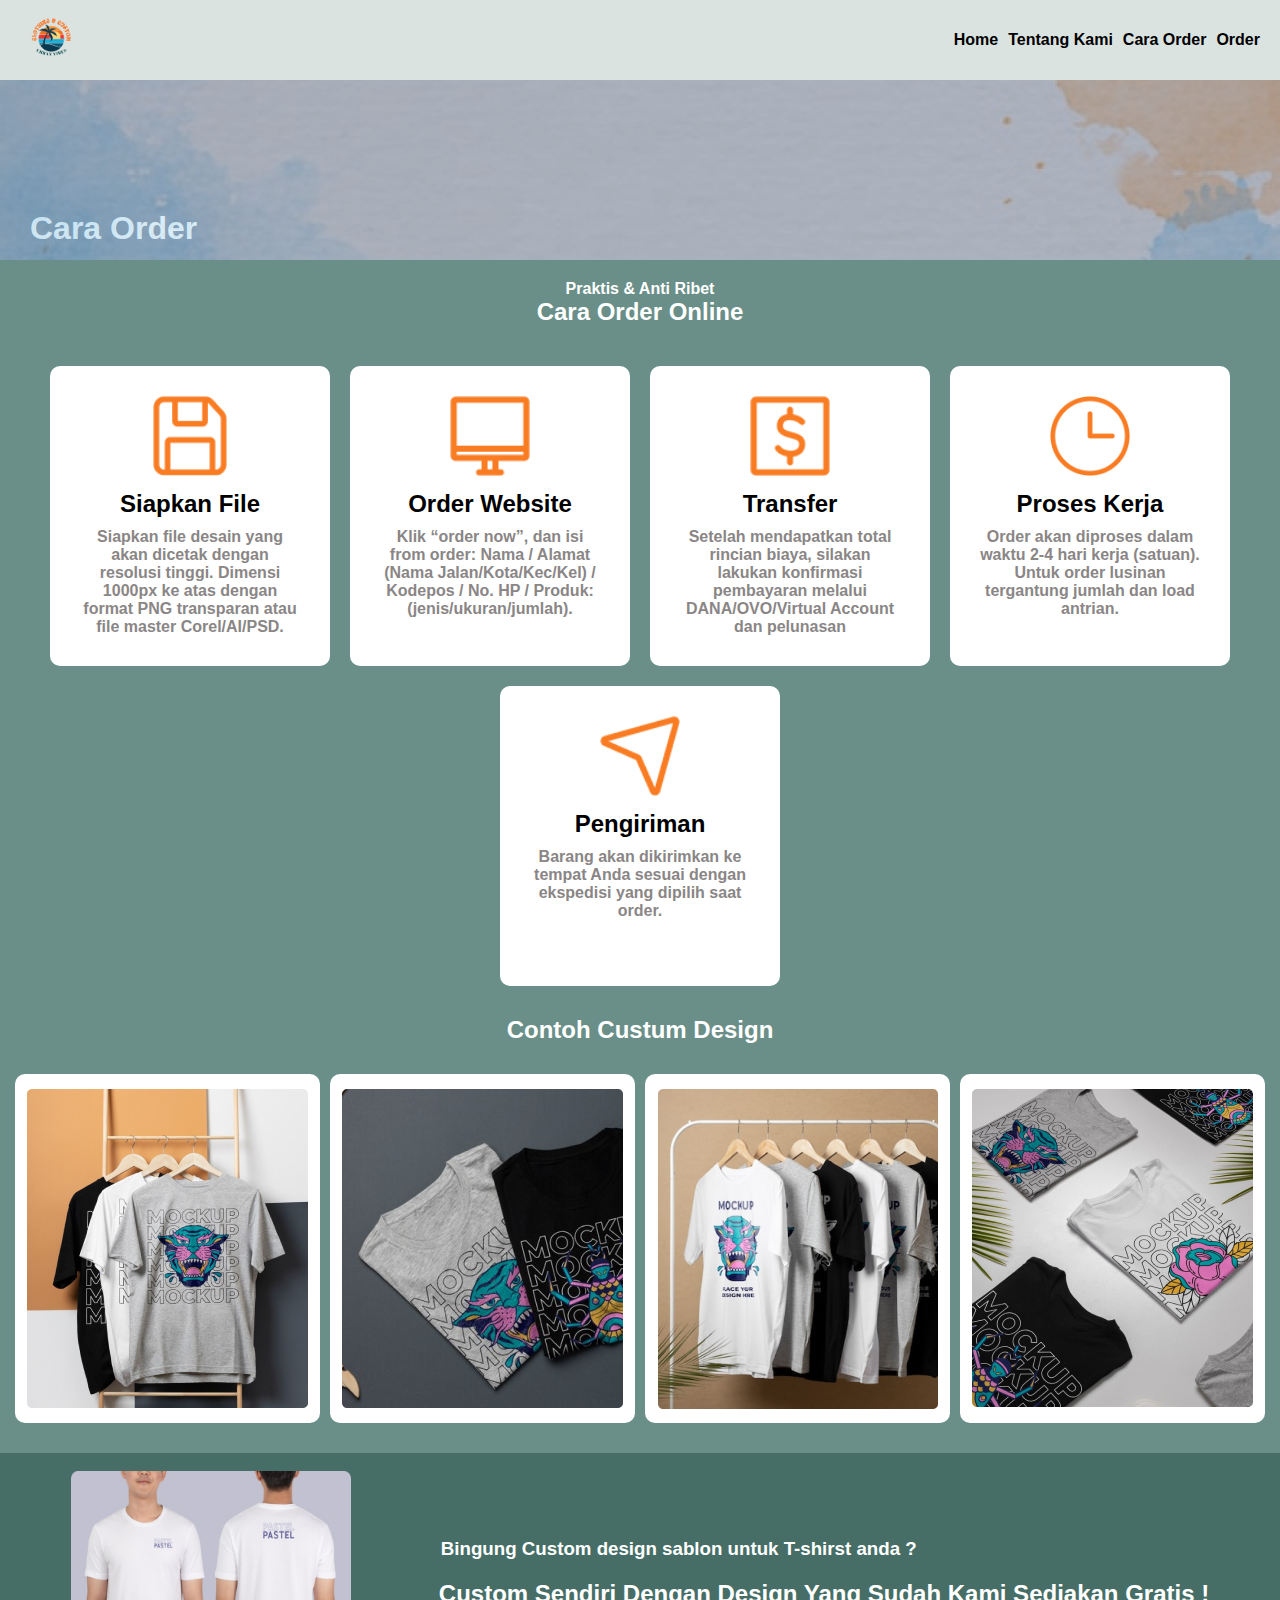
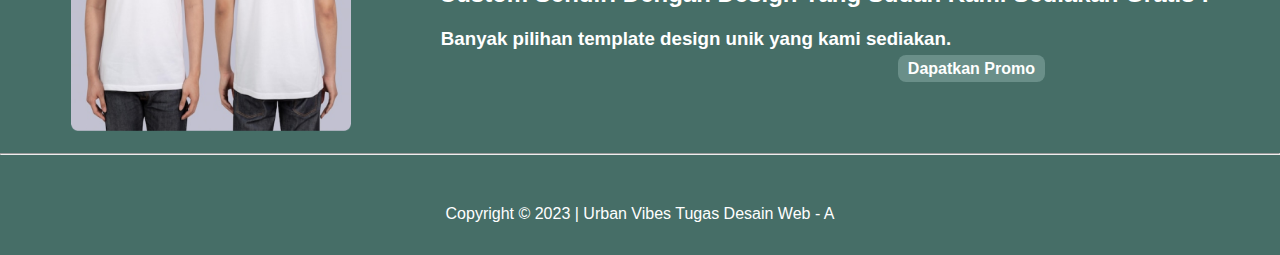
==== cara_order.html @ 9a65e201 "Upadate Page cara_order.html" ====
<!DOCTYPE html>
<html lang="en">
  <head>
    <meta charset="UTF-8" />
    <meta name="viewport" content="width=device-width, initial-scale=1.0" />
    <title>Document</title>
    <link rel="stylesheet" href="./sources/style.css" />
  </head>
  <body>
    <header>
      <nav>
        <div class="logo">
          <img src="./sources/logo_urban.png" alt="Logo" />
        </div>
        <ul>
          <li><a href="./index.html">Home</a></li>
          <li><a href="#">Tentang Kami</a></li>
          <li><a href="./cara_order.html">Cara Order</a></li>
          <li><a href="#">Order</a></li>
        </ul>
      </nav>
    </header>
    <div class="main-content-order">
      <div class="head-content-order">
        <div class="wrap-content">
          <h1>Cara Order</h1>
        </div>
      </div>
      <div class="cara_order">
        <h4>Praktis & Anti Ribet</h4>
        <h2>Cara Order Online</h2>
        <div class="wrap_order">
          <div class="content_cara_order">
            <img src="./sources/icon _save floppy disk.png" alt="" />
            <h2>Siapkan File</h2>
            <h4>
              Siapkan file desain yang akan dicetak dengan resolusi tinggi.
              Dimensi 1000px ke atas dengan format PNG transparan atau file
              master Corel/AI/PSD.
            </h4>
          </div>
          <div class="content_cara_order">
            <img src="./sources/icon _apple imac 2021_.png" alt="" />
            <h2>Order Website</h2>
            <h4>
              Klik “order now”, dan isi from order: Nama / Alamat (Nama
              Jalan/Kota/Kec/Kel) / Kodepos / No. HP / Produk:
              (jenis/ukuran/jumlah).
            </h4>
          </div>
          <div class="content_cara_order">
            <img src="./sources/icon _money square_.png" alt="" />
            <h2>Transfer</h2>
            <h4>
              Setelah mendapatkan total rincian biaya, silakan lakukan
              konfirmasi pembayaran melalui DANA/OVO/Virtual Account dan
              pelunasan
            </h4>
          </div>
          <div class="content_cara_order">
            <img src="./sources/icon-waktu.png" alt="" />
            <h2>Proses Kerja</h2>
            <h4>
              Order akan diproses dalam waktu 2-4 hari kerja (satuan). Untuk
              order lusinan tergantung jumlah dan load antrian.
            </h4>
          </div>
          <div class="content_cara_order">
            <img src="./sources/icon _maps arrow diagonal_.png" alt="" />
            <h2>Pengiriman</h2>
            <h4>
              Barang akan dikirimkan ke tempat Anda sesuai dengan ekspedisi yang
              dipilih saat order.
            </h4>
          </div>
        </div>
      </div>
      <div class="contoh_katalog">
        <h2>Contoh Custum Design</h2>
        <div class="wrap_katalog">
          <div class="content_katalog">
            <img src="./sources/katalog1.png" alt="" />
          </div>
          <div class="content_katalog">
            <img src="./sources/katalog2.png" alt="" />
          </div>
          <div class="content_katalog">
            <img src="./sources/katalog3.png" alt="" />
          </div>
          <div class="content_katalog">
            <img src="./sources/katalog4.png" alt="" />
          </div>
        </div>
      </div>
      <div class="content_promosi">
        <div class="img_promosi">
            <img src="./sources/katalog5.png" alt="">
        </div>
        <div class="text_promosi">
            <h3>Bingung Custom design sablon untuk T-shirst anda ?</h3>
            <h2>Custom Sendiri Dengan Design Yang Sudah Kami Sediakan Gratis !</h2>
            <h3>Banyak pilihan template design unik yang kami sediakan.</h3>
            <a href="">Dapatkan Promo</a>
        </div>
      </div>
    </div>
    <hr>
    <footer>
        <p>Copyright &copy; 2023 | Urban Vibes Tugas Desain Web - A</p>
      </footer>
  </body>
</html>
---- sources/style.css ----
* {
  margin: 0;
  padding: 0;
  box-sizing: border-box;
}

body {
  font-family: Arial, sans-serif;
}

header {
  background-color: #dbe3e1;
  color: white;
  padding: 10px 0;
}

nav {
  display: flex;
  justify-content: space-between;
  align-items: center;
  padding: 0 20px;
}

.logo img {
  height: 56px;
}

nav ul {
  list-style: none;
  display: flex;
}

nav ul li {
  margin-right: 20px;
}

nav ul li:last-child {
  margin-right: 0;
}

nav ul li a {
  text-decoration: none;
  color: black;
  font-weight: bold;
}

a:hover {
  text-decoration: underline;
}

.main-content {
  justify-content: space-around;
  align-items: center;
  flex-wrap: wrap;
  /* padding: 50px; */
}

.head-content {
  position: absolute;
  /* max-width: 500px;
  margin-right: 50px; */
  height: 500px;
  background-image: url("bgjap\ 1.png");
  background-repeat: none;
  background-size: cover;
}

.head-content h1 {
  margin-left: 88px;
  margin-top: 130px;
  font-size: 36px;
  color: #84a7a1;
}

.head-content p {
  width: 50%;
  font-size: 18px;
  margin-left: 88px;
  margin-bottom: 30px;
  text-align: justify;
}

.head-content a {
  display: inline-block;
  padding: 10px 20px;
  margin-left: 88px;
  text-decoration: none;
  border-radius: 8px;
  font-weight: bold;
  color: #dbe3e1;
  background-color: #6a8f89;
}

.head-content img {
  margin-top: 42px;
  height: 460px;
  position: absolute;
  margin-left: 1200px;
  text-align: center;
}
.product-list {
  position: absolute;
  width: 100%;
  padding: 40px;
  height: 1220px;
  margin-top: 500px;
  align-items: center;
  background-color: #6a8f89;
}

.product-list h1 {
  position: relative;
  text-align: center;
  font-size: 25px;
  padding-bottom: 60px;
}

.product-list img {
  position: absolute;
  width: 340px;
  height: 500px;
  margin-left: 400px;
  margin-bottom: 60px;
}

.product {
  position: relative;
  width: 340px;
  height: 500px;
  padding: 20px;
  margin-left: 1060px;
  margin-bottom: 60px;
  border-radius: 10px;
  background-color: #ffff;
}
.product h1 {
  display: block;
  text-align: left;
  padding: 0px;
  font-size: 37px;
  margin-top: 40px;
  margin-bottom: 60px;
}

.product h4 {
  font-size: 20px;
  font-weight: bold;
}

.product p {
  text-align: justify;
  margin-bottom: 20px;
}

.product h2 {
  margin-bottom: 30px;
}

.product a {
  padding: 10px 20px;
  text-decoration: none;
  border-radius: 8px;
  font-weight: bold;
  color: #ffff;
  background-color: #6a8f89;
}

.info-content {
  position: relative;
  margin-top: 1720px;
  padding: 30px;
  width: 100%;
  height: 550px;
  text-align: center;
  background-color: #466e67;
}

.info-content h1,
h3 {
  padding: 10px;
  color: #ffff;
}

.info-list {
  position: relative;
  display: flex;
  margin-top: 40px;
  margin-left: 280px;
}

.info {
  width: 300px;
  height: 320px;
  background-color: #ffff;
  border-radius: 10px;
  margin: 10px;
  padding: 20px;
}

.info img {
  height: 100px;
  padding: 10px;
}

.info h2 {
  padding: 10px;
  margin-bottom: 5px;
}

.testi-content h1,
h3 {
  padding: 10px;
  color: #ffff;
}

.testi-content h4 {
  margin-top: 40px;
  text-align: justify;
}

.testi-content {
  position: relative;
  padding: 30px;
  width: 100%;
  height: 550px;
  text-align: center;
  background-color: #6a8f89;
}

.testi {
  width: 300px;
  height: 250px;
  background-color: #ffff;
  border-radius: 10px;
  margin: 10px;
  padding: 20px;
}

.info-wa {
  width: 160px;
  height: 40px;
  background-color: #25d366;
  position: fixed;
  display: flex;
  font-size: 22px;
  padding: 5px;
  border-radius: 12px;
  z-index: 1;
  margin-top: 800px;
  margin-left: 90%;
}

.info-wa a {
  margin: 5px;
  text-decoration: none;
  color: #ffff;
}

.info-wa svg {
  margin-left: 4px;
  fill: #ffff;
}

footer {
  padding: 50px;
  text-align: center;
  height: 100px;
  color: #ffff;
  background-color: #466e67;
}

.main-content-order{
  width: 100%;
  background-color: #6a8f89;
}

.wrap-content{
  background-color: #394867;
  height: 180px;
  opacity: 0.4;
}

.wrap-content h1{
  position: absolute;
  margin-top: 130px;
  margin-left: 30px;
  color: #ffff;
}

.head-content-order{
  background-image: url("./cover2.png");
  height: 180px;
  background-repeat: no-repeat;
  background-size: cover;
}

.cara_order{
  height: auto;
  padding: 20px;
  color: #ffff;
  text-align: center;
  /* background-color: #466e67; */
}

.wrap_order{
  margin-top: 30px;
  display: flex;
  justify-content: center;
  flex-wrap: wrap;
}

.content_cara_order{
  width: 280px;
  height: 300px;
  background-color: #ffff;
  border-radius: 10px;
  margin: 10px;
  padding: 20px;
  color: black;
}

.content_cara_order img{
  height: 100px;
  padding: 10px;
}

.content_cara_order h4{
  margin: 10px;
  color: #8A8686;
}

.contoh_katalog{
  /* background-color: #466e67; */
  color: #ffff;
  text-align: center;
}

.wrap_katalog{
  margin-top: 30px;
  display: flex;
  gap: 10px;
  justify-content: center;
  flex-wrap: wrap;
}

.content_katalog{
  width: 305px;
  height: 305;
  padding: 10px;
  border-radius: 10px;
  background-color: #ffff;
  
}

.content_katalog img{
  margin-top: 5px;
}

.content_promosi{
  margin-top: 30px;
  display: flex;
  gap: 80px;
  /* padding: 10px; */
  justify-content: center;
  align-items: center;
  width: 100%;
  height: 300px;
  padding: 10px;
  background-color: #466e67;
}

.text_promosi h2{
  margin-top: 10px;
  margin-bottom: 10px;
  margin-left: 8px;
  color: #ffff;
}

.text_promosi a{
  margin-left: 60%;
  background-color: #6a8f89;
  text-decoration: none;
  padding: 5px 10px;
  border-radius: 8px;
  font-weight: bold;
  color: #ffff;
}

.content_promosi img{
  width: 280px;
  height: 260px;
}

@media screen and (max-width: 1300px) {
  .head-content img {
    margin-left: 880px;
  }

  .product {
    margin-left: 700px;
  }

  .product-list img {
    margin-left: 140px;
  }

  nav ul li {
    margin-right: 10px;
  }

  .info-list {
    margin-left: 10px;
  }

  .info-wa {
    margin-top: 610px;
    margin-left: 86%;
  }
}

@media (min-width: 834px) and (max-width: 1024px) {
  .head-content h1 {
    font-size: 32px;
    margin-left: 20px;
  }

  .head-content p {
    margin-top: 10px;
    margin-left: 20px;
  }

  .head-content a {
    margin-left: 20px;
  }
  .head-content img {
    margin-left: 500px;
  }
  .product {
    margin-left: 400px;
  }

  .product-list img {
    margin-left: 10px;
  }

  .info h4 {
    font-size: 12px;
  }

  .testi h4 {
    font-size: 12px;
    text-align: center;
  }

  .info-wa {
    margin-top: 940px;
    margin-left: 79%;
  }
}

@media (max-width: 1920px) {
  .head-content h1 {
    font-size: 32px;
    margin-left: 220px;
  }

  .head-content p {
    margin-top: 10px;
    margin-left: 220px;
  }

  .head-content a {
    margin-left: 220px;
  }
  .head-content img {
    margin-left: 1400px;
  }
  .info-wa {
    margin-top: 760px;
  }
}
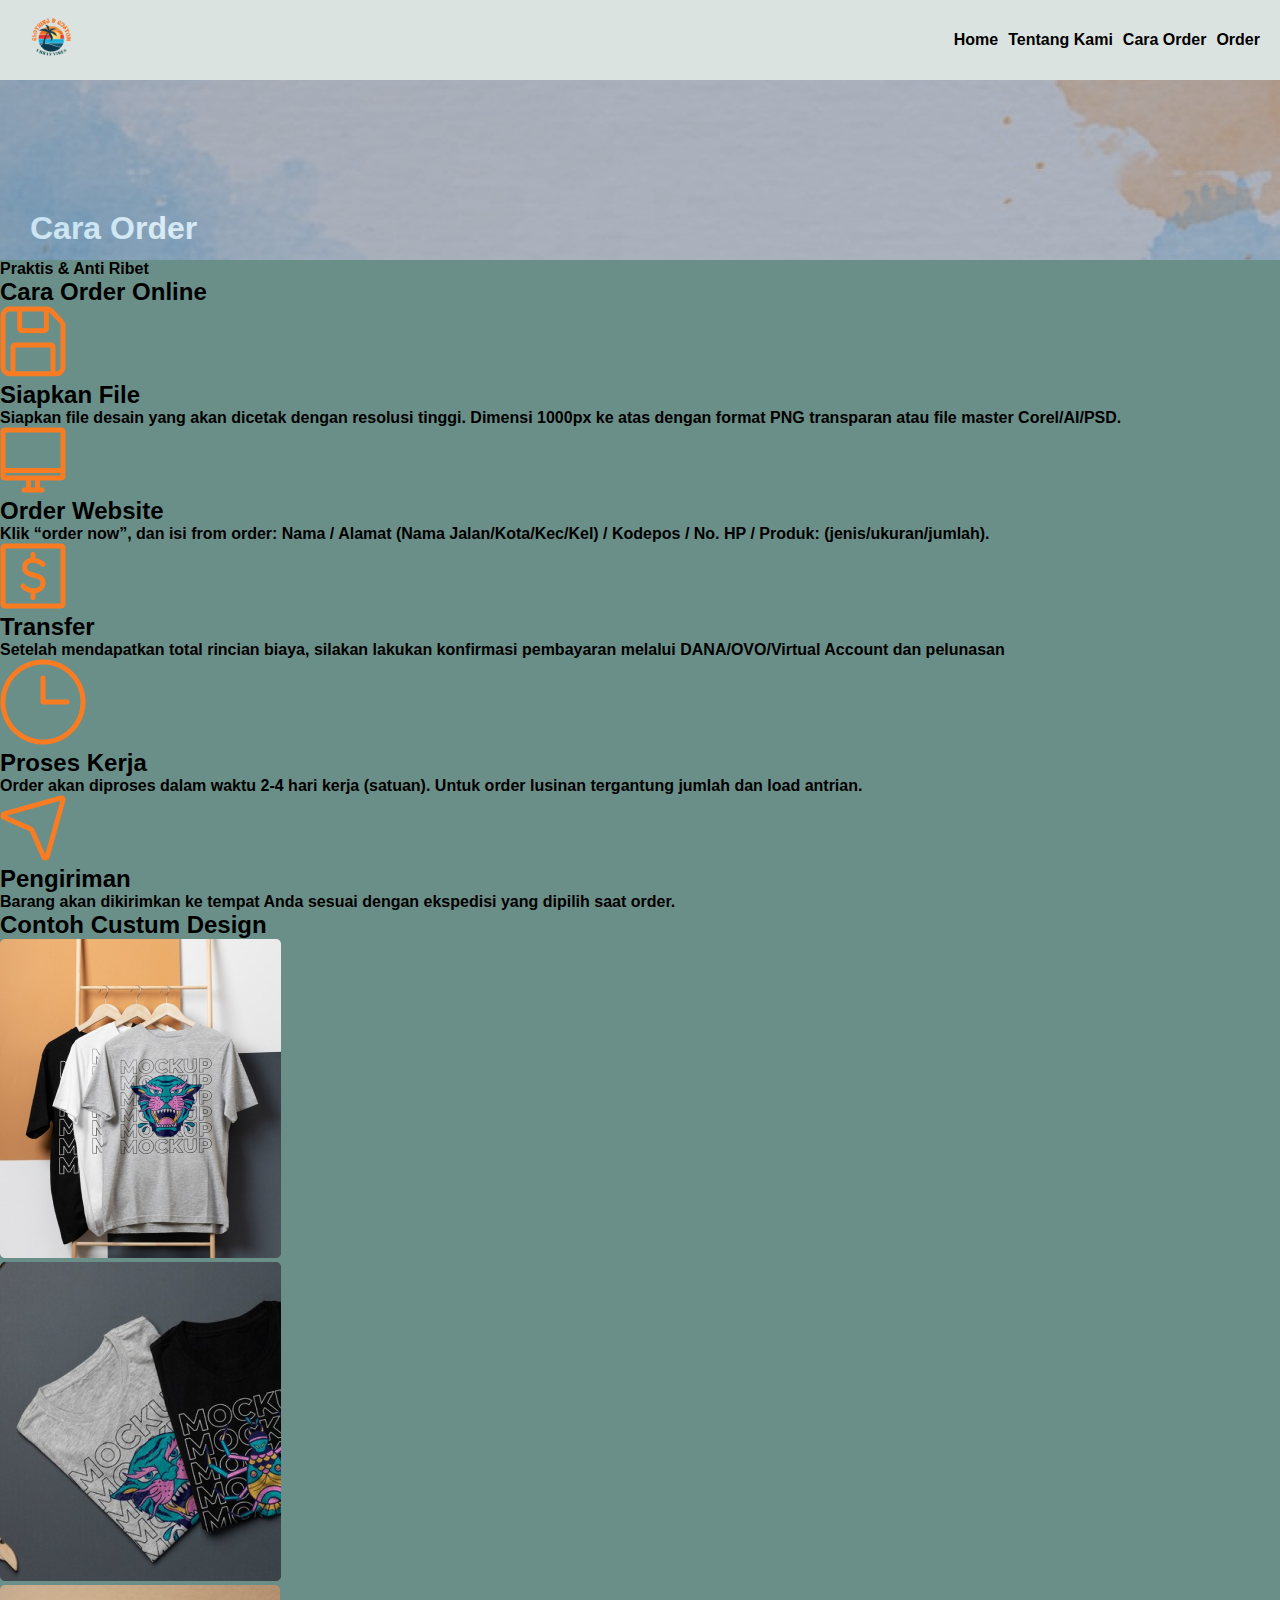
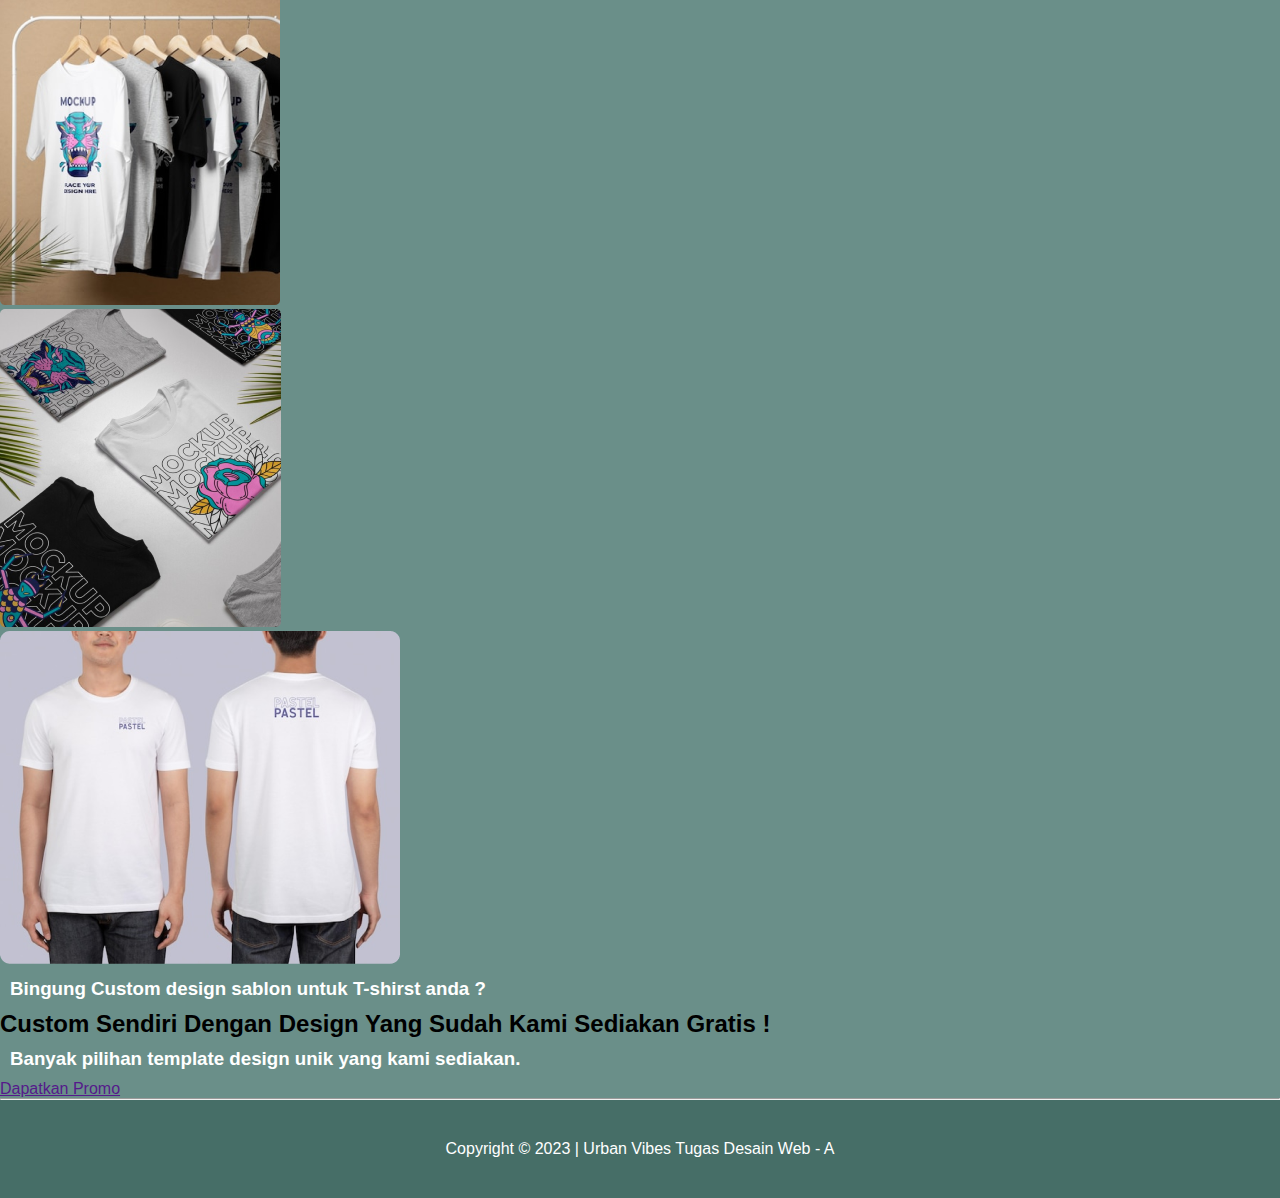
==== commit fcbbfadc: "update Afandi" ====
--- a/cara_order.html
+++ b/cara_order.html
@@ -14,9 +14,9 @@
         </div>
         <ul>
           <li><a href="./index.html">Home</a></li>
-          <li><a href="#">Tentang Kami</a></li>
+          <li><a href="./aboutus.html">Tentang Kami</a></li>
           <li><a href="./cara_order.html">Cara Order</a></li>
-          <li><a href="#">Order</a></li>
+          <li><a href="./order.html">Order</a></li>
         </ul>
       </nav>
     </header>
--- a/sources/style.css
+++ b/sources/style.css
@@ -1,12 +1,12 @@
-
 * {
   margin: 0;
   padding: 0;
-  box-sizing: border-box;
+  /* box-sizing: border-box; */
 }
 
 body {
   font-family: Arial, sans-serif;
+  background-color: #6a8f89;
 }
 
 header {
@@ -216,6 +216,7 @@
 
 .testi-content h4 {
   margin-top: 40px;
+  color: #8a8686;
   text-align: justify;
 }
 
@@ -262,134 +263,38 @@
   fill: #ffff;
 }
 
-footer {
-  padding: 50px;
-  text-align: center;
-  height: 100px;
-  color: #ffff;
-  background-color: #466e67;
-}
-
-.main-content-order{
+.main-content-order {
   width: 100%;
   background-color: #6a8f89;
 }
 
-.wrap-content{
+.wrap-content {
   background-color: #394867;
   height: 180px;
   opacity: 0.4;
 }
 
-.wrap-content h1{
+.wrap-content h1 {
   position: absolute;
   margin-top: 130px;
   margin-left: 30px;
   color: #ffff;
 }
 
-.head-content-order{
+.head-content-order {
   background-image: url("./cover2.png");
   height: 180px;
   background-repeat: no-repeat;
   background-size: cover;
 }
 
-.cara_order{
-  height: auto;
-  padding: 20px;
-  color: #ffff;
-  text-align: center;
-  /* background-color: #466e67; */
-}
-
-.wrap_order{
-  margin-top: 30px;
-  display: flex;
-  justify-content: center;
-  flex-wrap: wrap;
-}
-
-.content_cara_order{
-  width: 280px;
-  height: 300px;
-  background-color: #ffff;
-  border-radius: 10px;
-  margin: 10px;
-  padding: 20px;
-  color: black;
-}
-
-.content_cara_order img{
-  height: 100px;
-  padding: 10px;
-}
-
-.content_cara_order h4{
-  margin: 10px;
-  color: #8A8686;
-}
-
-.contoh_katalog{
-  /* background-color: #466e67; */
-  color: #ffff;
-  text-align: center;
-}
-
-.wrap_katalog{
-  margin-top: 30px;
-  display: flex;
-  gap: 10px;
-  justify-content: center;
-  flex-wrap: wrap;
-}
-
-.content_katalog{
-  width: 305px;
-  height: 305;
-  padding: 10px;
-  border-radius: 10px;
-  background-color: #ffff;
-  
-}
-
-.content_katalog img{
-  margin-top: 5px;
-}
-
-.content_promosi{
-  margin-top: 30px;
-  display: flex;
-  gap: 80px;
-  /* padding: 10px; */
-  justify-content: center;
-  align-items: center;
-  width: 100%;
-  height: 300px;
-  padding: 10px;
+/* FOOTER */
+
+footer {
+  padding: 40px;
+  text-align: center;
+  color: #ffff;
   background-color: #466e67;
-}
-
-.text_promosi h2{
-  margin-top: 10px;
-  margin-bottom: 10px;
-  margin-left: 8px;
-  color: #ffff;
-}
-
-.text_promosi a{
-  margin-left: 60%;
-  background-color: #6a8f89;
-  text-decoration: none;
-  padding: 5px 10px;
-  border-radius: 8px;
-  font-weight: bold;
-  color: #ffff;
-}
-
-.content_promosi img{
-  width: 280px;
-  height: 260px;
 }
 
 @media screen and (max-width: 1300px) {
